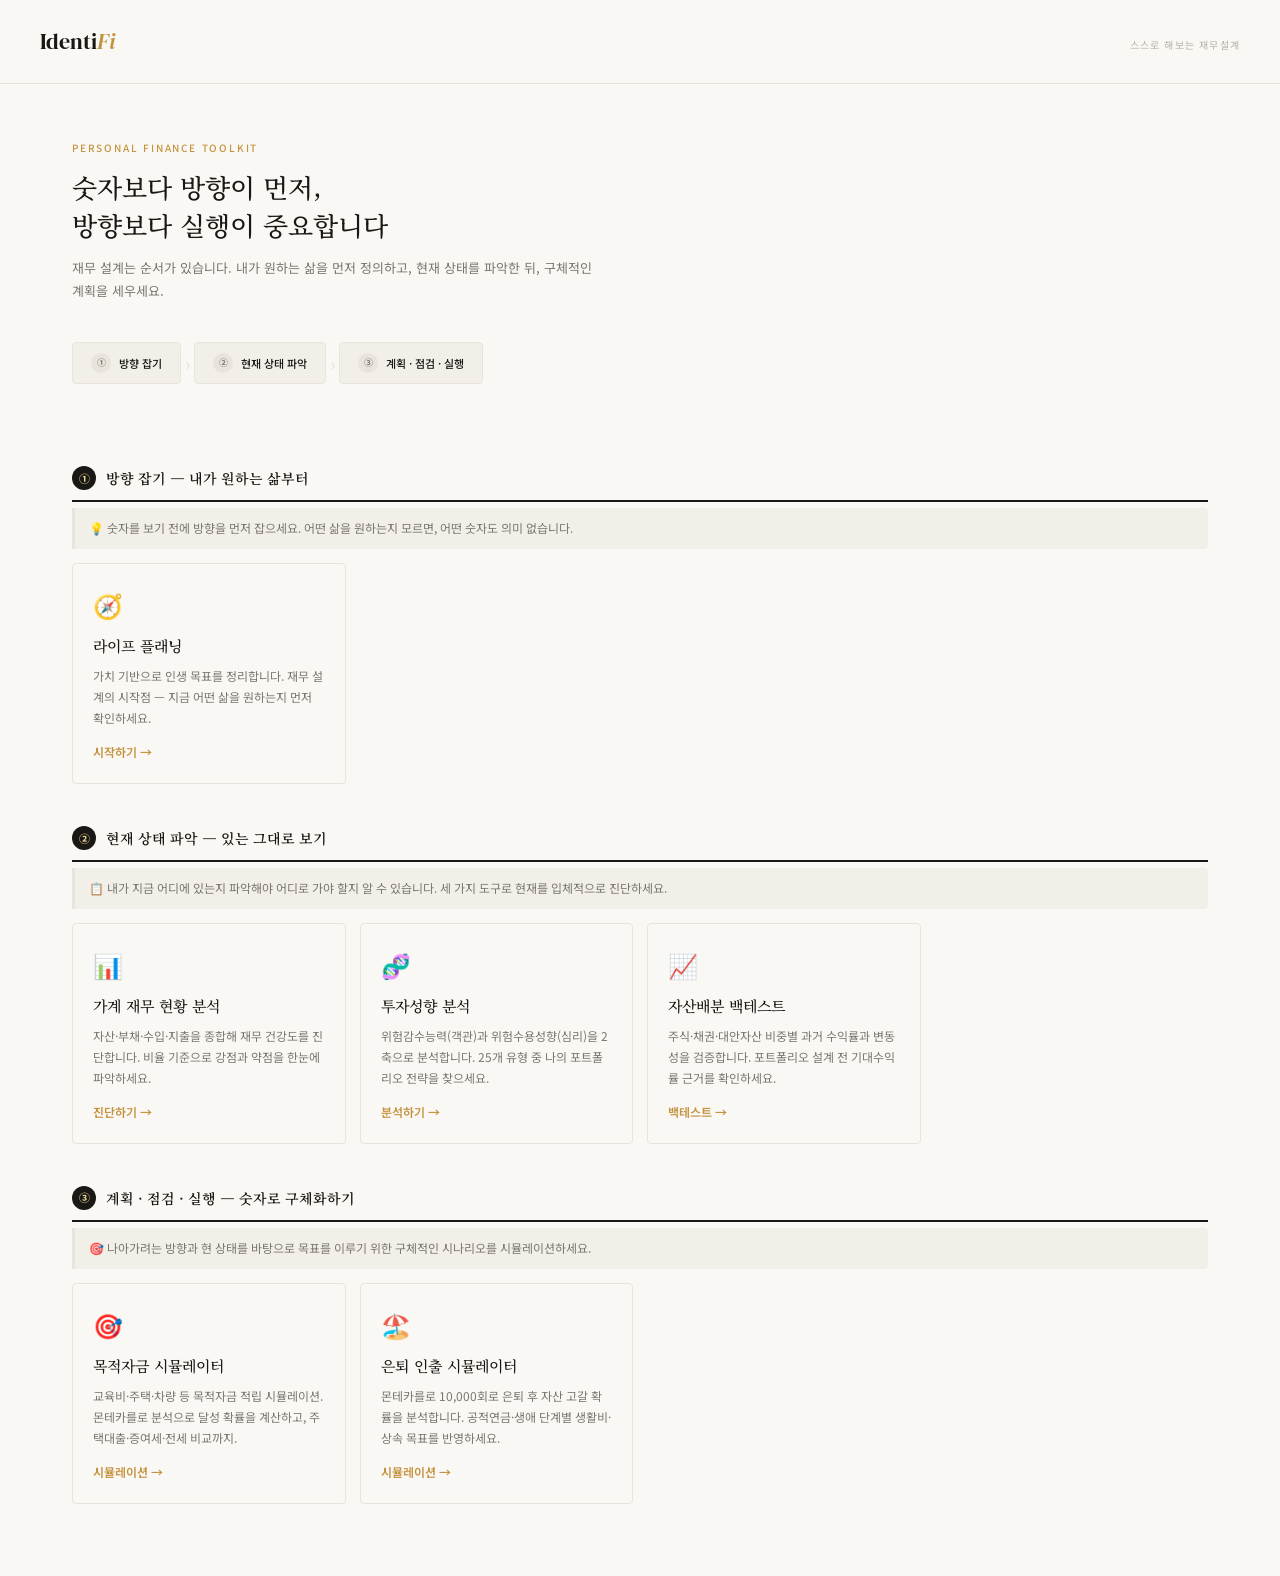
==== public/index.html @ 408f1948 "6개 백엔드 API 추가 및 관련 도구 UI 업데이트 - api: finance-calc, financial-statement, fire-calc, goal-sim, investm" ====
<!DOCTYPE html>
<html lang="ko">
<head>
<meta charset="UTF-8">
<meta name="viewport" content="width=device-width, initial-scale=1.0, maximum-scale=1.0">
<meta name="theme-color" content="#1a1814">
<title>IdentiFi — 스스로 해보는 재무설계</title>
<link href="https://fonts.googleapis.com/css2?family=Noto+Serif+KR:wght@300;400;500;600&family=Noto+Sans+KR:wght@300;400;500&family=DM+Serif+Display:ital@0;1&display=swap" rel="stylesheet">
<style>
:root{
  --ink:#1a1814; --ink-2:#3d3a35; --ink-3:#7a776f; --ink-4:#b5b2a9;
  --paper:#faf8f4; --paper-2:#f2efe9; --paper-3:#e8e4db;
  --gold:#c4933f; --gold-light:#f0d99a; --gold-pale:#fdf5e0;
  --teal:#2a7c6f; --amber:#b86e1a; --r:4px;
}
*{box-sizing:border-box;margin:0;padding:0}
body{font-family:'Noto Sans KR',sans-serif;background:var(--paper);color:var(--ink);font-size:14px;line-height:1.6}

/* ── 헤더 ── */
.hd{background:var(--paper);padding:0 32px;border-bottom:1px solid var(--paper-3)}
.hd-inner{max-width:1200px;margin:0 auto;display:flex;align-items:baseline;justify-content:space-between;padding:1.5rem 0}
.brand-name{font-family:'DM Serif Display',serif;font-size:22px;font-weight:400;color:var(--ink)}
.brand-name span{color:var(--gold);font-style:italic}
.hd-tag{font-size:10px;color:var(--ink-4);letter-spacing:.12em;text-transform:uppercase}

/* ── 히어로 ── */
.hero{max-width:1200px;margin:0 auto;padding:3.5rem 32px 2.5rem}
.hero-label{font-size:10px;letter-spacing:.18em;text-transform:uppercase;color:var(--gold);font-weight:500;margin-bottom:.75rem}
.hero-title{font-family:'Noto Serif KR',serif;font-size:26px;font-weight:500;color:var(--ink);line-height:1.45;margin-bottom:.75rem}
.hero-sub{font-size:13px;color:var(--ink-3);line-height:1.8;max-width:520px}

/* ── 여정 흐름 표시 ── */
.journey{max-width:1200px;margin:0 auto;padding:0 32px 2.5rem}
.jflow{display:flex;align-items:center;gap:0;margin-bottom:0;flex-wrap:nowrap;overflow-x:auto}
.jflow-step{display:flex;align-items:center;gap:8px;padding:10px 18px;background:var(--paper-2);border:1px solid var(--paper-3);border-radius:var(--r);white-space:nowrap;flex-shrink:0;text-decoration:none;color:inherit;cursor:pointer;transition:border-color .2s}
.jflow-step:hover{border-color:var(--gold)}
.jflow-step.active{background:var(--ink);border-color:var(--ink);color:var(--gold-light)}
.jflow-num{width:20px;height:20px;border-radius:50%;background:var(--paper-3);display:flex;align-items:center;justify-content:center;font-size:9px;font-weight:700;color:var(--ink-3);flex-shrink:0}
.jflow-step.active .jflow-num{background:var(--gold);color:var(--ink)}
.jflow-label{font-size:11px;font-weight:500}
.jflow-arrow{color:var(--paper-3);font-size:18px;margin:0 4px;flex-shrink:0}

/* ── 본문 ── */
.main{max-width:1200px;margin:0 auto;padding:0 32px 4rem}

/* ── 섹션 헤더 ── */
.sec-hd{font-family:'Noto Serif KR',serif;font-size:14px;font-weight:600;color:var(--ink);padding:14px 0 10px;margin-top:28px;margin-bottom:6px;border-bottom:2px solid var(--ink);display:flex;align-items:center;gap:10px}
.sec-num{width:24px;height:24px;background:var(--ink);color:var(--gold-light);border-radius:50%;display:flex;align-items:center;justify-content:center;font-size:11px;font-weight:700;flex-shrink:0;font-family:'Noto Sans KR',sans-serif}
.sec-desc{font-size:12px;color:var(--ink-3);margin-bottom:14px;line-height:1.7;padding:10px 14px;background:var(--paper-2);border-left:3px solid var(--paper-3);border-radius:0 var(--r) var(--r) 0}

/* ── 도구 카드 ── */
.tool-grid{display:grid;grid-template-columns:repeat(auto-fill,minmax(240px,1fr));gap:14px;margin-bottom:8px}
a.tool-card{background:var(--paper);border:1px solid var(--paper-3);border-radius:var(--r);padding:22px 20px;text-decoration:none;color:inherit;display:block;transition:border-color .2s,box-shadow .2s,transform .15s}
a.tool-card:hover{border-color:var(--gold);box-shadow:0 2px 12px rgba(196,147,63,.15);transform:translateY(-2px)}
.tool-featured{border:1.5px solid var(--gold-light)!important;background:var(--gold-pale)!important}
.tool-featured:hover{box-shadow:0 4px 16px rgba(196,147,63,.22)!important}
.tool-icon{font-size:24px;margin-bottom:10px}
.tool-name{font-family:'Noto Serif KR',serif;font-size:15px;font-weight:500;color:var(--ink);margin-bottom:7px}
.tool-desc{font-size:12px;color:var(--ink-3);line-height:1.75}
.tool-arrow{margin-top:14px;font-size:12px;color:var(--gold);font-weight:600}

/* ── 반응형 ── */
@media(max-width:768px){
  .hd{padding:0 16px}
  .hero{padding:2.5rem 16px 2rem}
  .journey{padding:0 16px 2rem}
  .main{padding:0 16px 3rem}
  .hero-title{font-size:21px}
  .tool-grid{grid-template-columns:1fr}
  .jflow{gap:0}
  .jflow-step{padding:8px 12px}
}
</style>
</head>
<body>

<!-- ══ 헤더 ══ -->
<header class="hd">
  <div class="hd-inner">
    <div class="brand-name">Identi<span>Fi</span></div>
    <div class="hd-tag">스스로 해보는 재무설계</div>
  </div>
</header>

<!-- ══ 히어로 ══ -->
<div class="hero">
  <div class="hero-label">Personal Finance Toolkit</div>
  <div class="hero-title">숫자보다 방향이 먼저,<br>방향보다 실행이 중요합니다</div>
  <div class="hero-sub">재무 설계는 순서가 있습니다. 내가 원하는 삶을 먼저 정의하고, 현재 상태를 파악한 뒤, 구체적인 계획을 세우세요.</div>
</div>

<!-- ══ 여정 흐름 ══ -->
<div class="journey">
  <div class="jflow">
    <a href="#sec1" class="jflow-step">
      <div class="jflow-num">①</div>
      <span class="jflow-label">방향 잡기</span>
    </a>
    <div class="jflow-arrow">›</div>
    <a href="#sec2" class="jflow-step">
      <div class="jflow-num">②</div>
      <span class="jflow-label">현재 상태 파악</span>
    </a>
    <div class="jflow-arrow">›</div>
    <a href="#sec3" class="jflow-step">
      <div class="jflow-num">③</div>
      <span class="jflow-label">계획 · 점검 · 실행</span>
    </a>
  </div>
</div>

<!-- ══ 본문 ══ -->
<div class="main">

  <!-- ① 방향 잡기 -->
  <div id="sec1" class="sec-hd">
    <div class="sec-num">①</div>
    방향 잡기 — 내가 원하는 삶부터
  </div>
  <div class="sec-desc">
    💡 숫자를 보기 전에 방향을 먼저 잡으세요. 어떤 삶을 원하는지 모르면, 어떤 숫자도 의미 없습니다.
  </div>
  <div class="tool-grid">
    <a href="/life-planning" target="_blank" class="tool-card">
      <div class="tool-icon">🧭</div>
      <div class="tool-name">라이프 플래닝</div>
      <div class="tool-desc">가치 기반으로 인생 목표를 정리합니다. 재무 설계의 시작점 — 지금 어떤 삶을 원하는지 먼저 확인하세요.</div>
      <div class="tool-arrow">시작하기 →</div>
    </a>
  </div>

  <!-- ② 현재 상태 파악 -->
  <div id="sec2" class="sec-hd">
    <div class="sec-num">②</div>
    현재 상태 파악 — 있는 그대로 보기
  </div>
  <div class="sec-desc">
    📋 내가 지금 어디에 있는지 파악해야 어디로 가야 할지 알 수 있습니다. 세 가지 도구로 현재를 입체적으로 진단하세요.
  </div>
  <div class="tool-grid">
    <a href="/financial-statement" target="_blank" class="tool-card">
      <div class="tool-icon">📊</div>
      <div class="tool-name">가계 재무 현황 분석</div>
      <div class="tool-desc">자산·부채·수입·지출을 종합해 재무 건강도를 진단합니다. 비율 기준으로 강점과 약점을 한눈에 파악하세요.</div>
      <div class="tool-arrow">진단하기 →</div>
    </a>
    <a href="/investment-profile" target="_blank" class="tool-card">
      <div class="tool-icon">🧬</div>
      <div class="tool-name">투자성향 분석</div>
      <div class="tool-desc">위험감수능력(객관)과 위험수용성향(심리)을 2축으로 분석합니다. 25개 유형 중 나의 포트폴리오 전략을 찾으세요.</div>
      <div class="tool-arrow">분석하기 →</div>
    </a>
    <a href="/asset-allocation-backtest" target="_blank" class="tool-card">
      <div class="tool-icon">📈</div>
      <div class="tool-name">자산배분 백테스트</div>
      <div class="tool-desc">주식·채권·대안자산 비중별 과거 수익률과 변동성을 검증합니다. 포트폴리오 설계 전 기대수익률 근거를 확인하세요.</div>
      <div class="tool-arrow">백테스트 →</div>
    </a>
  </div>

  <!-- ③ 계획·점검·실행 -->
  <div id="sec3" class="sec-hd">
    <div class="sec-num">③</div>
    계획 · 점검 · 실행 — 숫자로 구체화하기
  </div>
  <div class="sec-desc">
    🎯 나아가려는 방향과 현 상태를 바탕으로 목표를 이루기 위한 구체적인 시나리오를 시뮬레이션하세요.
  </div>
  <div class="tool-grid">
    <a href="/goal-simulator" target="_blank" class="tool-card">
      <div class="tool-icon">🎯</div>
      <div class="tool-name">목적자금 시뮬레이터</div>
      <div class="tool-desc">교육비·주택·차량 등 목적자금 적립 시뮬레이션. 몬테카를로 분석으로 달성 확률을 계산하고, 주택대출·증여세·전세 비교까지.</div>
      <div class="tool-arrow">시뮬레이션 →</div>
    </a>
    <a href="/retirement-simulator" target="_blank" class="tool-card">
      <div class="tool-icon">🏖️</div>
      <div class="tool-name">은퇴 인출 시뮬레이터</div>
      <div class="tool-desc">몬테카를로 10,000회로 은퇴 후 자산 고갈 확률을 분석합니다. 공적연금·생애 단계별 생활비·상속 목표를 반영하세요.</div>
      <div class="tool-arrow">시뮬레이션 →</div>
    </a>
  </div>

</div>

</body>
</html>
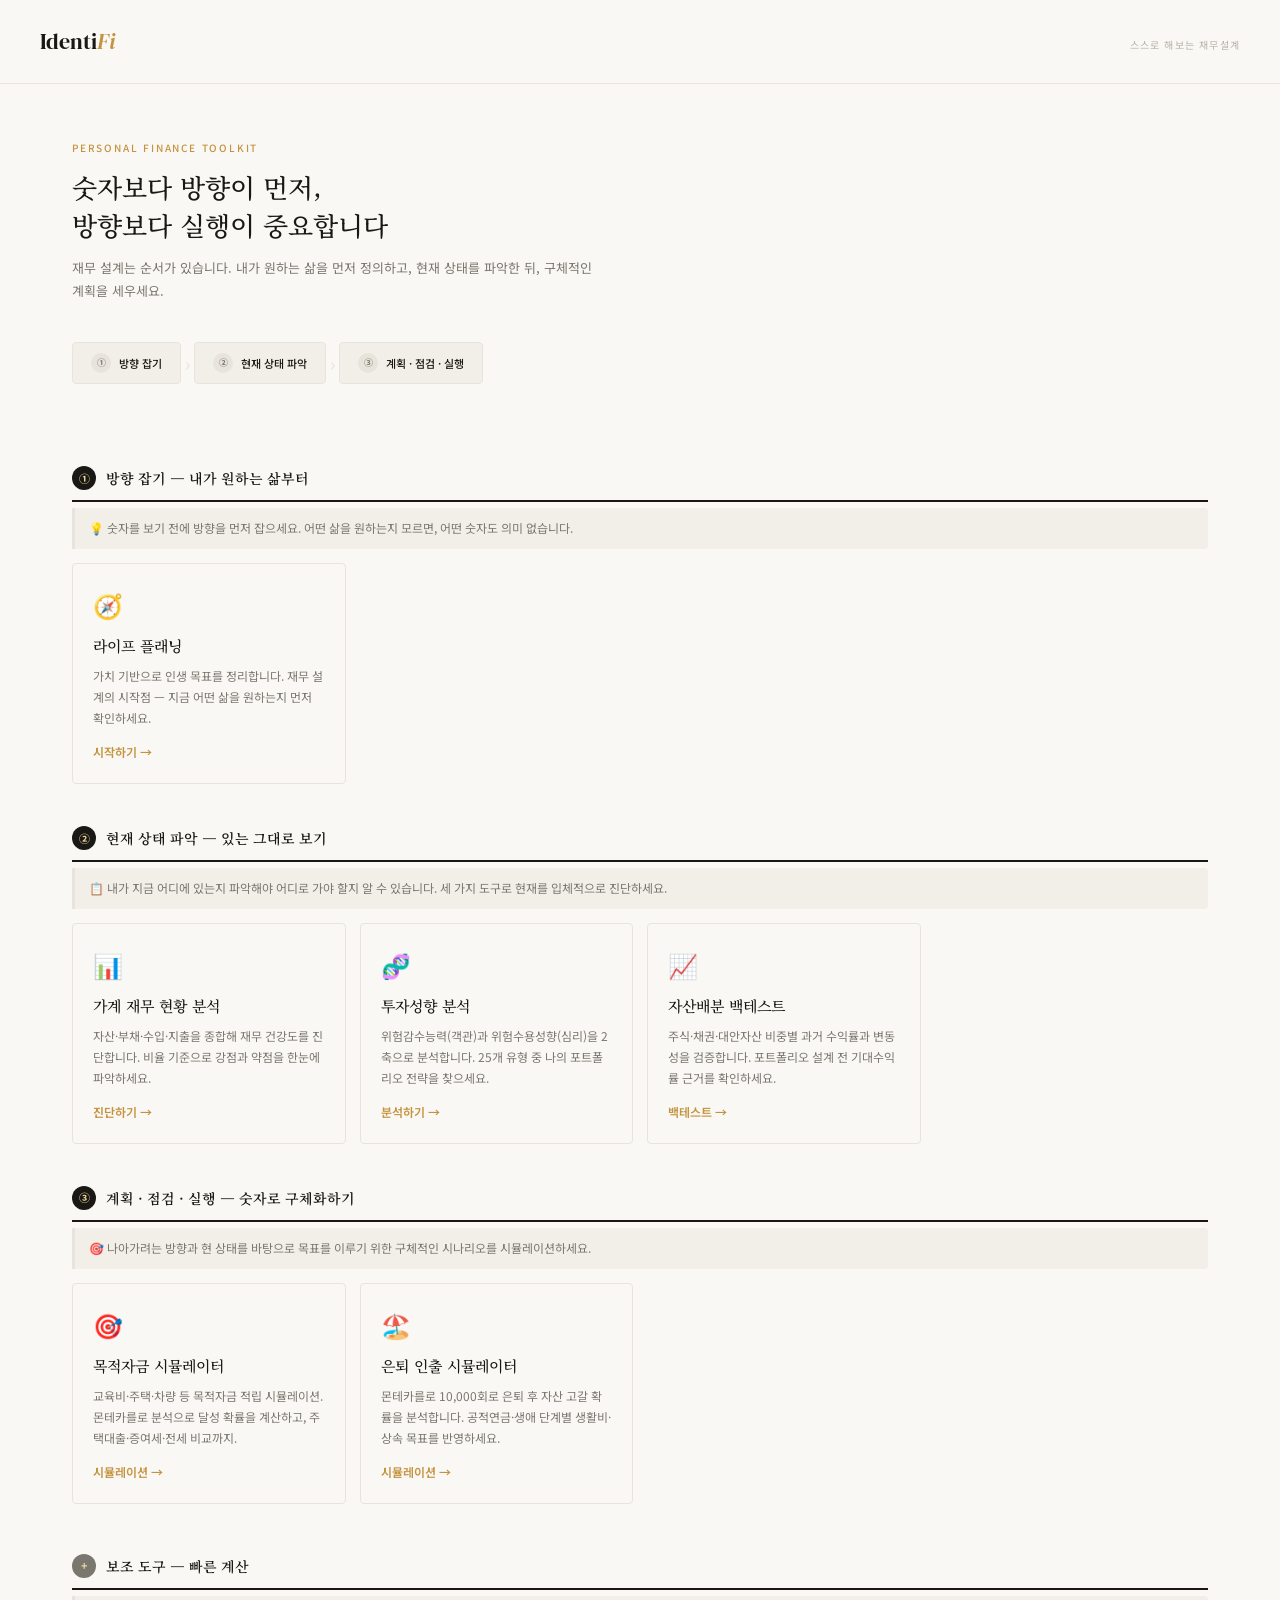
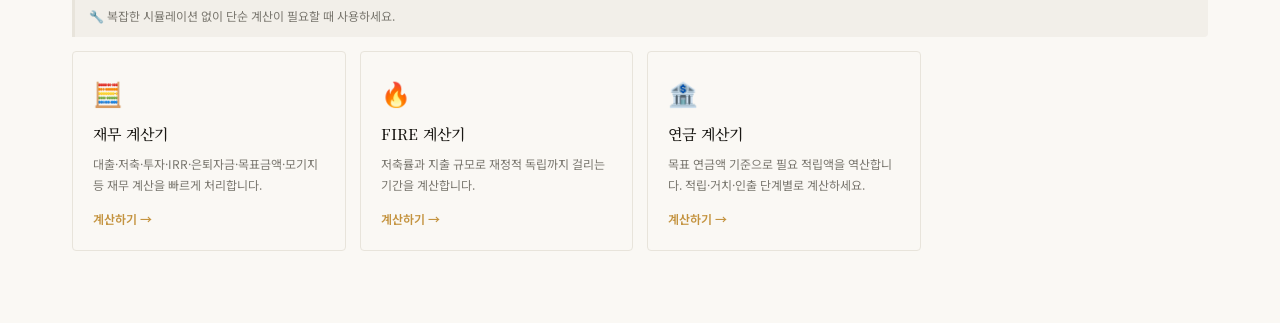
==== commit ebfd3852: "index.html에 보조 도구 섹션 추가 (재무계산기·FIRE·연금) Co-Authored-By: Claude Sonnet 4.6 <noreply@anthropic.com>" ====
--- a/public/index.html
+++ b/public/index.html
@@ -181,6 +181,35 @@
     </a>
   </div>
 
+  <!-- 보조 도구 -->
+  <div id="sec4" class="sec-hd" style="margin-top:36px">
+    <div class="sec-num" style="background:var(--ink-3)">+</div>
+    보조 도구 — 빠른 계산
+  </div>
+  <div class="sec-desc">
+    🔧 복잡한 시뮬레이션 없이 단순 계산이 필요할 때 사용하세요.
+  </div>
+  <div class="tool-grid">
+    <a href="/finance-calc" target="_blank" class="tool-card">
+      <div class="tool-icon">🧮</div>
+      <div class="tool-name">재무 계산기</div>
+      <div class="tool-desc">대출·저축·투자·IRR·은퇴자금·목표금액·모기지 등 재무 계산을 빠르게 처리합니다.</div>
+      <div class="tool-arrow">계산하기 →</div>
+    </a>
+    <a href="/fire-calculator" target="_blank" class="tool-card">
+      <div class="tool-icon">🔥</div>
+      <div class="tool-name">FIRE 계산기</div>
+      <div class="tool-desc">저축률과 지출 규모로 재정적 독립까지 걸리는 기간을 계산합니다.</div>
+      <div class="tool-arrow">계산하기 →</div>
+    </a>
+    <a href="/pension-calc" target="_blank" class="tool-card">
+      <div class="tool-icon">🏦</div>
+      <div class="tool-name">연금 계산기</div>
+      <div class="tool-desc">목표 연금액 기준으로 필요 적립액을 역산합니다. 적립·거치·인출 단계별로 계산하세요.</div>
+      <div class="tool-arrow">계산하기 →</div>
+    </a>
+  </div>
+
 </div>
 
 </body>
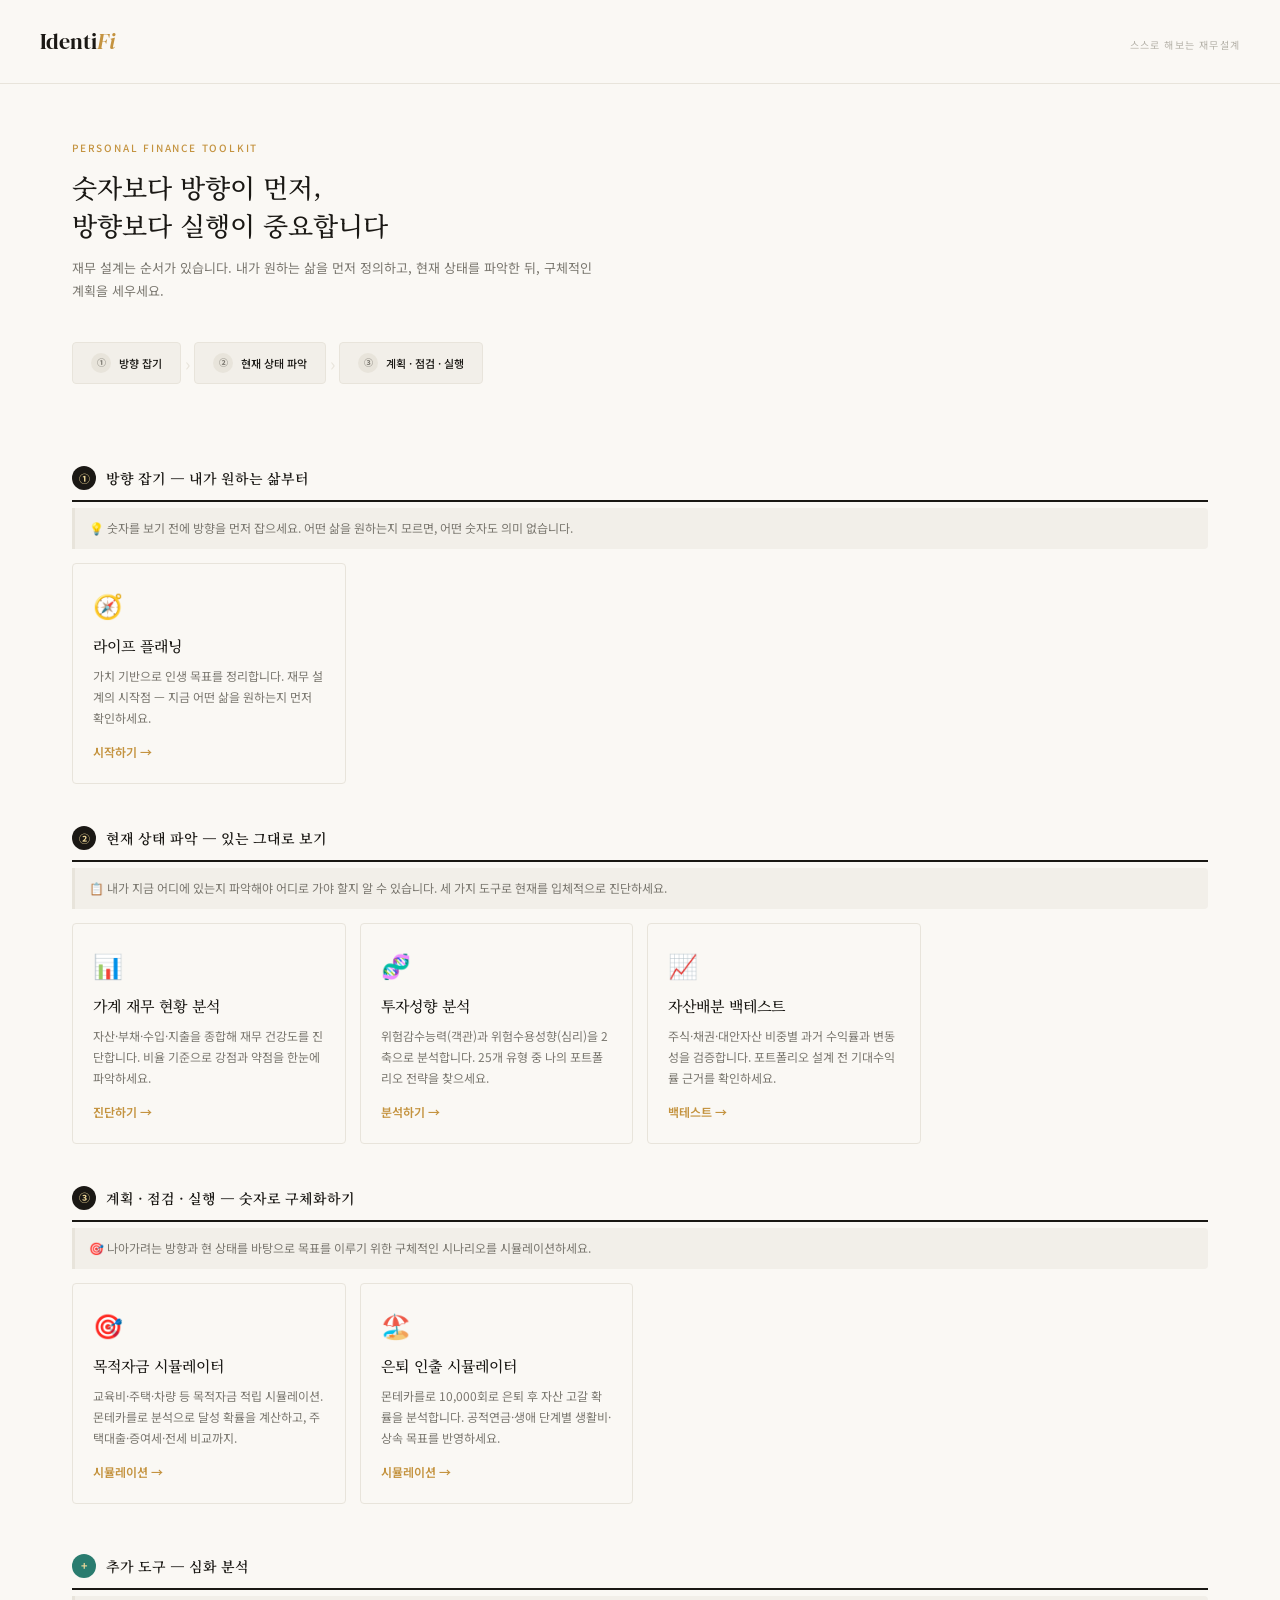
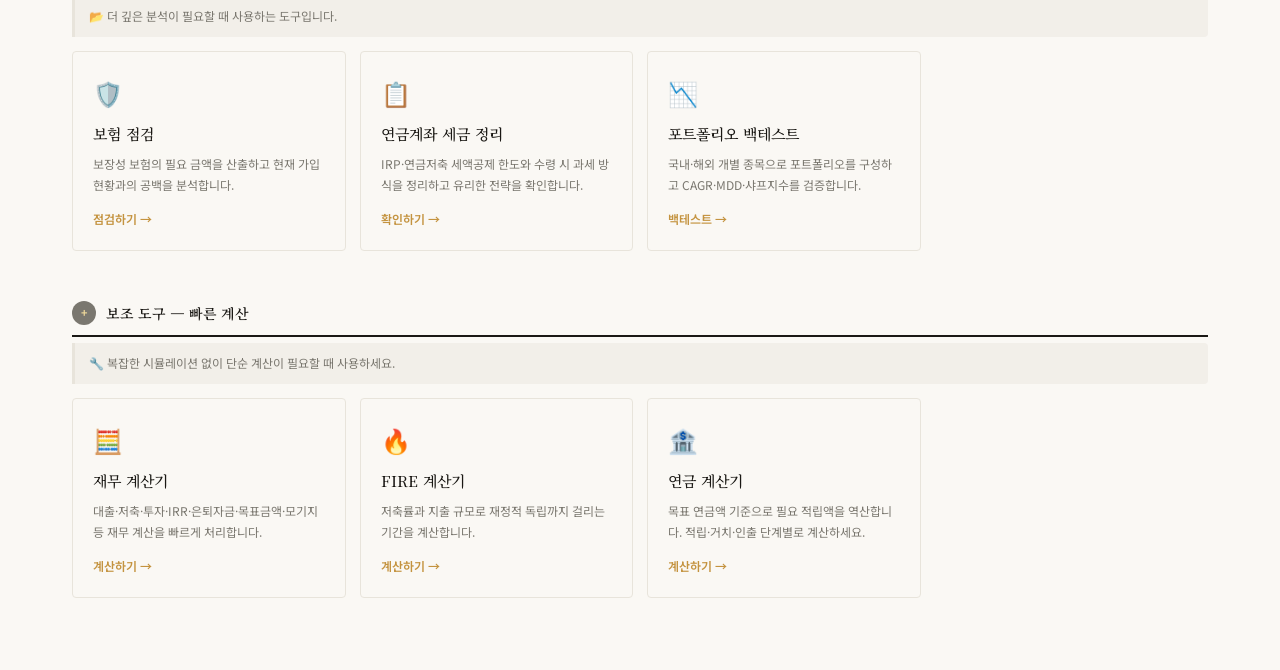
==== commit 7a29e6d2: "나머지 3개 도구 추가 (보험점검·연금세금·포트폴리오백테스트) - api: insurance-check, pension-tax, portfolio-backtest 백엔드 추가 - " ====
--- a/public/index.html
+++ b/public/index.html
@@ -181,6 +181,35 @@
     </a>
   </div>
 
+  <!-- ④ 추가 도구 -->
+  <div id="sec-extra" class="sec-hd" style="margin-top:36px">
+    <div class="sec-num" style="background:var(--teal)">+</div>
+    추가 도구 — 심화 분석
+  </div>
+  <div class="sec-desc">
+    📂 더 깊은 분석이 필요할 때 사용하는 도구입니다.
+  </div>
+  <div class="tool-grid">
+    <a href="/insurance-check" target="_blank" class="tool-card">
+      <div class="tool-icon">🛡️</div>
+      <div class="tool-name">보험 점검</div>
+      <div class="tool-desc">보장성 보험의 필요 금액을 산출하고 현재 가입 현황과의 공백을 분석합니다.</div>
+      <div class="tool-arrow">점검하기 →</div>
+    </a>
+    <a href="/pension-tax" target="_blank" class="tool-card">
+      <div class="tool-icon">📋</div>
+      <div class="tool-name">연금계좌 세금 정리</div>
+      <div class="tool-desc">IRP·연금저축 세액공제 한도와 수령 시 과세 방식을 정리하고 유리한 전략을 확인합니다.</div>
+      <div class="tool-arrow">확인하기 →</div>
+    </a>
+    <a href="/portfolio-backtest" target="_blank" class="tool-card">
+      <div class="tool-icon">📉</div>
+      <div class="tool-name">포트폴리오 백테스트</div>
+      <div class="tool-desc">국내·해외 개별 종목으로 포트폴리오를 구성하고 CAGR·MDD·샤프지수를 검증합니다.</div>
+      <div class="tool-arrow">백테스트 →</div>
+    </a>
+  </div>
+
   <!-- 보조 도구 -->
   <div id="sec4" class="sec-hd" style="margin-top:36px">
     <div class="sec-num" style="background:var(--ink-3)">+</div>
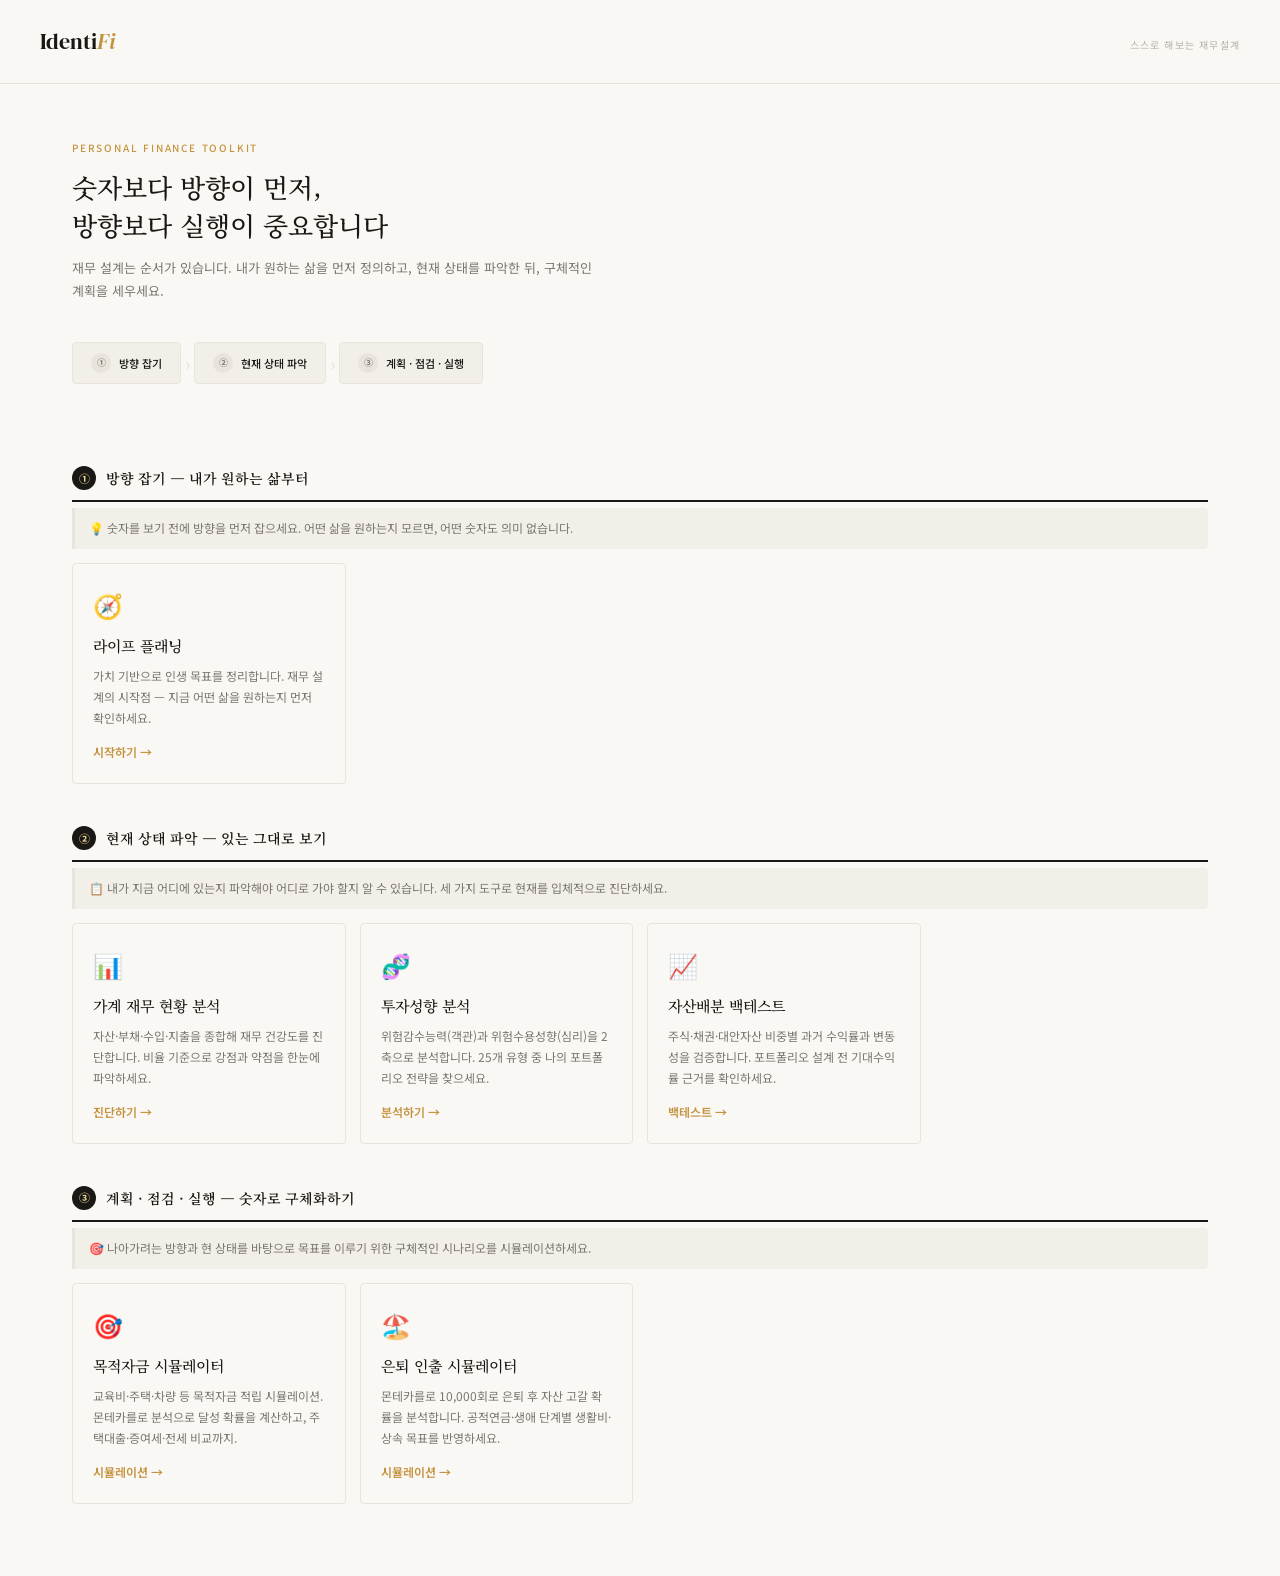
==== commit 2e94bd5d: "index.html: 추가 도구·보조 도구 섹션 제거" ====
--- a/public/index.html
+++ b/public/index.html
@@ -181,63 +181,6 @@
     </a>
   </div>
 
-  <!-- ④ 추가 도구 -->
-  <div id="sec-extra" class="sec-hd" style="margin-top:36px">
-    <div class="sec-num" style="background:var(--teal)">+</div>
-    추가 도구 — 심화 분석
-  </div>
-  <div class="sec-desc">
-    📂 더 깊은 분석이 필요할 때 사용하는 도구입니다.
-  </div>
-  <div class="tool-grid">
-    <a href="/insurance-check" target="_blank" class="tool-card">
-      <div class="tool-icon">🛡️</div>
-      <div class="tool-name">보험 점검</div>
-      <div class="tool-desc">보장성 보험의 필요 금액을 산출하고 현재 가입 현황과의 공백을 분석합니다.</div>
-      <div class="tool-arrow">점검하기 →</div>
-    </a>
-    <a href="/pension-tax" target="_blank" class="tool-card">
-      <div class="tool-icon">📋</div>
-      <div class="tool-name">연금계좌 세금 정리</div>
-      <div class="tool-desc">IRP·연금저축 세액공제 한도와 수령 시 과세 방식을 정리하고 유리한 전략을 확인합니다.</div>
-      <div class="tool-arrow">확인하기 →</div>
-    </a>
-    <a href="/portfolio-backtest" target="_blank" class="tool-card">
-      <div class="tool-icon">📉</div>
-      <div class="tool-name">포트폴리오 백테스트</div>
-      <div class="tool-desc">국내·해외 개별 종목으로 포트폴리오를 구성하고 CAGR·MDD·샤프지수를 검증합니다.</div>
-      <div class="tool-arrow">백테스트 →</div>
-    </a>
-  </div>
-
-  <!-- 보조 도구 -->
-  <div id="sec4" class="sec-hd" style="margin-top:36px">
-    <div class="sec-num" style="background:var(--ink-3)">+</div>
-    보조 도구 — 빠른 계산
-  </div>
-  <div class="sec-desc">
-    🔧 복잡한 시뮬레이션 없이 단순 계산이 필요할 때 사용하세요.
-  </div>
-  <div class="tool-grid">
-    <a href="/finance-calc" target="_blank" class="tool-card">
-      <div class="tool-icon">🧮</div>
-      <div class="tool-name">재무 계산기</div>
-      <div class="tool-desc">대출·저축·투자·IRR·은퇴자금·목표금액·모기지 등 재무 계산을 빠르게 처리합니다.</div>
-      <div class="tool-arrow">계산하기 →</div>
-    </a>
-    <a href="/fire-calculator" target="_blank" class="tool-card">
-      <div class="tool-icon">🔥</div>
-      <div class="tool-name">FIRE 계산기</div>
-      <div class="tool-desc">저축률과 지출 규모로 재정적 독립까지 걸리는 기간을 계산합니다.</div>
-      <div class="tool-arrow">계산하기 →</div>
-    </a>
-    <a href="/pension-calc" target="_blank" class="tool-card">
-      <div class="tool-icon">🏦</div>
-      <div class="tool-name">연금 계산기</div>
-      <div class="tool-desc">목표 연금액 기준으로 필요 적립액을 역산합니다. 적립·거치·인출 단계별로 계산하세요.</div>
-      <div class="tool-arrow">계산하기 →</div>
-    </a>
-  </div>
 
 </div>
 
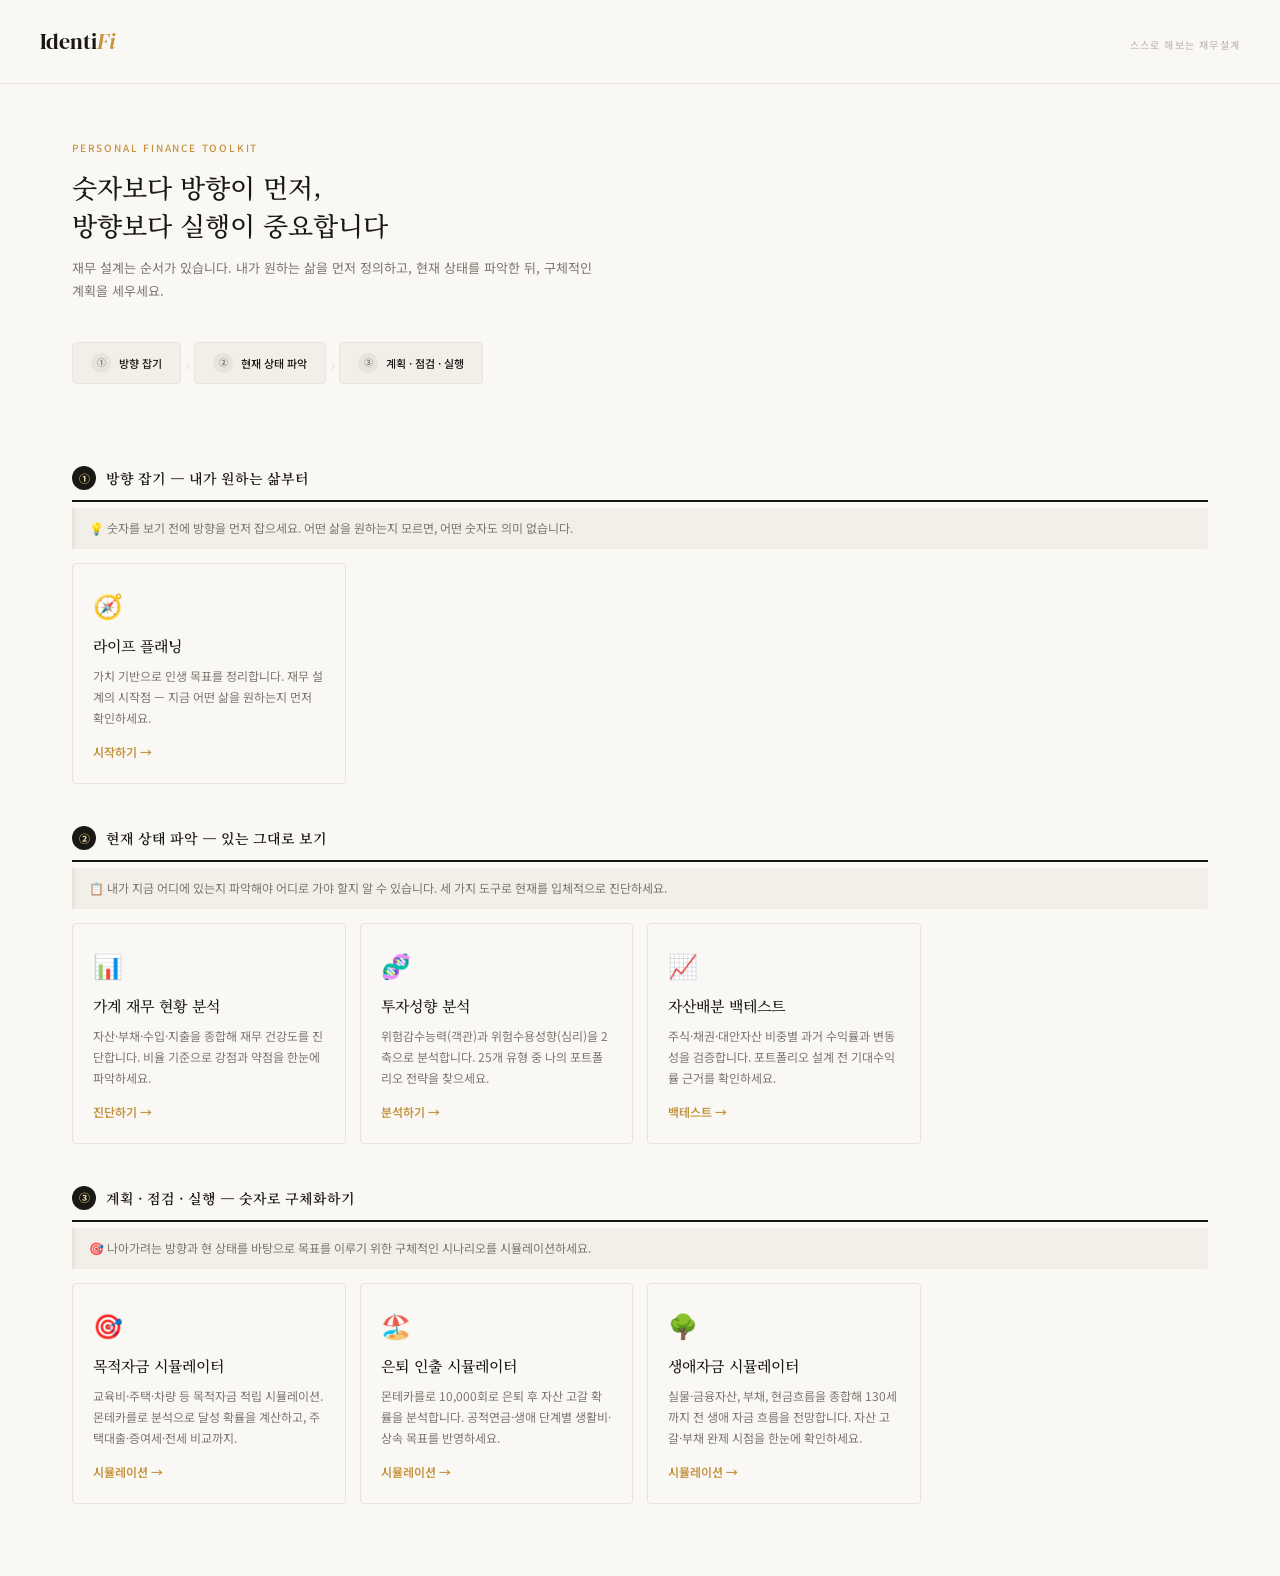
==== commit c80157fa: "생애자금 시뮬레이터 추가 — 실물/금융자산·부채·현금흐름 130세까지 전망 - api/life-fund-sim.js: 부채 상환스케줄(원리금균등/원금균등/만기일시) + 몬테카를로 " ====
--- a/public/index.html
+++ b/public/index.html
@@ -179,6 +179,12 @@
       <div class="tool-desc">몬테카를로 10,000회로 은퇴 후 자산 고갈 확률을 분석합니다. 공적연금·생애 단계별 생활비·상속 목표를 반영하세요.</div>
       <div class="tool-arrow">시뮬레이션 →</div>
     </a>
+    <a href="/life-fund-simulator" target="_blank" class="tool-card">
+      <div class="tool-icon">🌳</div>
+      <div class="tool-name">생애자금 시뮬레이터</div>
+      <div class="tool-desc">실물·금융자산, 부채, 현금흐름을 종합해 130세까지 전 생애 자금 흐름을 전망합니다. 자산 고갈·부채 완제 시점을 한눈에 확인하세요.</div>
+      <div class="tool-arrow">시뮬레이션 →</div>
+    </a>
   </div>
 
 
